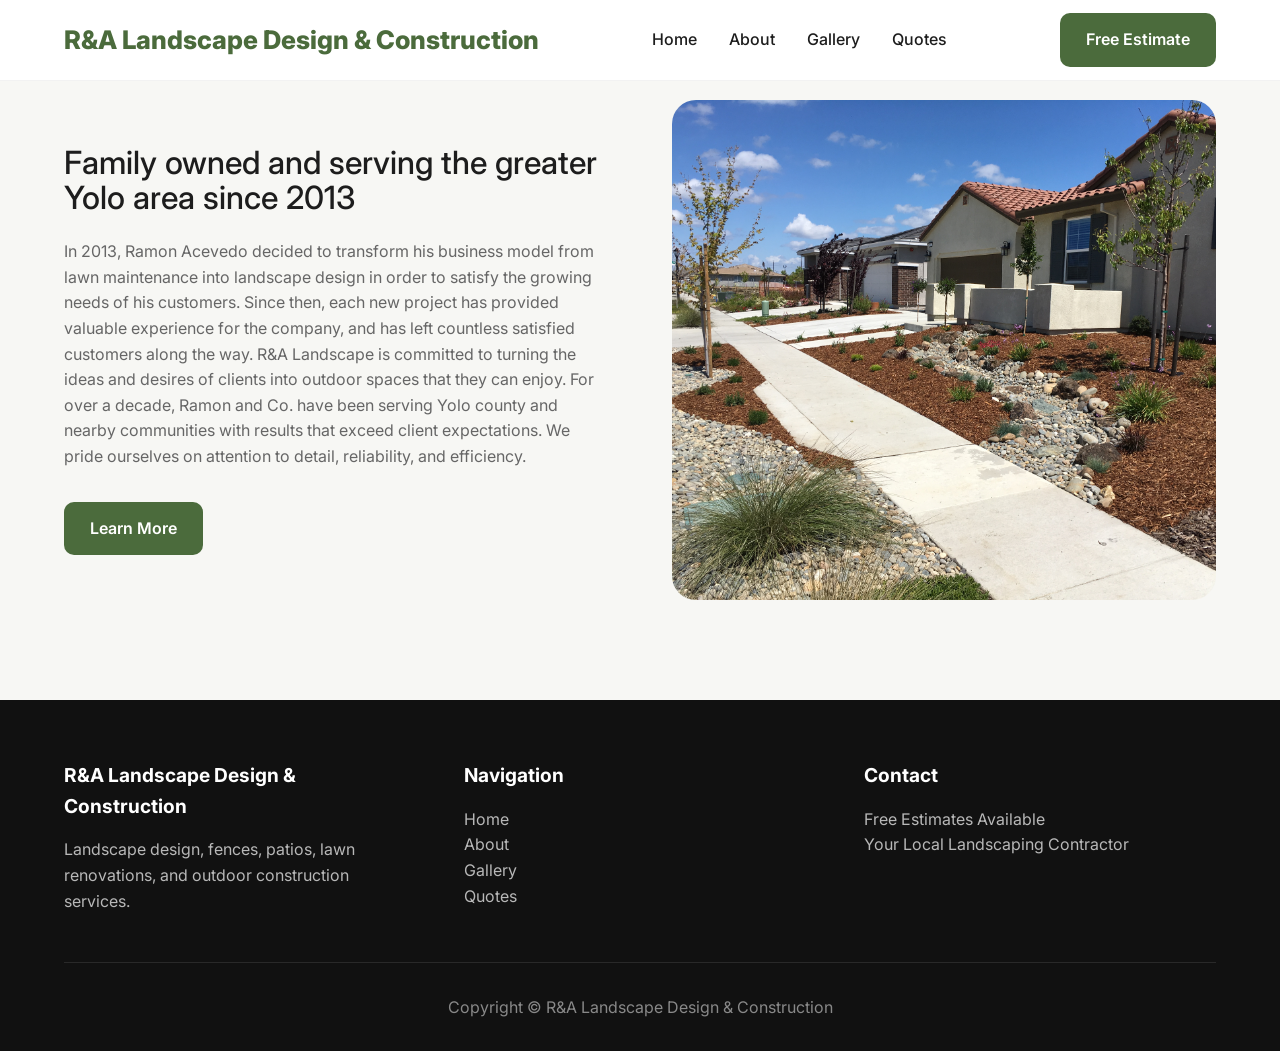
==== Website/about.html @ 32fd6c98 "6/11/26 Edit" ====
<!doctype html>
<html lang="en">
  <head>
    <meta charset="UTF-8" />
    <meta name="viewport" content="width=device-width, initial-scale=1.0" />

    <meta
      name="description"
      content="R&A Landscape Design and Construction - Fences, patios, lawn renovations, landscape design and outdoor construction services."
    />

    <title>R&A Landscape Design and Construction</title>

    <!-- Google Fonts -->
    <link rel="preconnect" href="https://fonts.googleapis.com" />
    <link rel="preconnect" href="https://fonts.gstatic.com" crossorigin />

    <link
      href="https://fonts.googleapis.com/css2?family=Inter:wght@400;500;600;700;800&display=swap"
      rel="stylesheet"
    />

    <!-- CSS -->
    <link rel="stylesheet" href="css/styles.css" />
  </head>

  <body>
    <!-- HEADER -->
    <header>
      <div class="container navbar">
        <div class="logo">R&A Landscape Design & Construction</div>

        <ul class="nav-links">
          <li><a href="index.html">Home</a></li>
          <li><a href="about.html">About</a></li>
          <li><a href="gallery.html">Gallery</a></li>
          <li><a href="quotes.html">Quotes</a></li>
        </ul>

        <a href="quotes.html" class="btn">Free Estimate</a>
      </div>
    </header>

    <!-- ABOUT -->
    <section class="about">
      <div class="container about-wrapper">
        <div class="about-text">
          <h3>Family owned and serving the greater Yolo area since 2013</h3>

          <p>
            In 2013, Ramon Acevedo decided to transform his business model from lawn maintenance
            into landscape design in order to satisfy the growing needs of his customers. Since then, each new project
            has provided valuable experience for the company, and has left countless satisfied customers along the way.
            R&A Landscape is committed to turning the ideas and desires of clients into outdoor spaces that they can enjoy.
            
            For over a decade, Ramon and Co. have been serving Yolo county and nearby communities with results that exceed client expectations.
            We pride ourselves on attention to detail, reliability, and efficiency.

          </p>

          <a href="about.html" class="btn"> Learn More </a>
        </div>

        <div>
          <img src="assets/img/frontyardscape.jpg" alt="Landscape Project" />
        </div>
      </div>
    </section>

    <!-- FOOTER -->
    <footer>
      <div class="container">
        <div class="footer-grid">
          <div class="footer-col">
            <h4>R&A Landscape Design & Construction</h4>

            <p>
              Landscape design, fences, patios, lawn renovations, and outdoor
              construction services.
            </p>
          </div>

          <div class="footer-col">
            <h4>Navigation</h4>

            <p><a href="index.html">Home</a></p>
            <p><a href="about.html">About</a></p>
            <p><a href="gallery.html">Gallery</a></p>
            <p><a href="quotes.html">Quotes</a></p>
          </div>

          <div class="footer-col">
            <h4>Contact</h4>

            <p>Free Estimates Available</p>
            <p>Your Local Landscaping Contractor</p>
          </div>
        </div>

        <div class="footer-bottom">
          Copyright &copy; R&A Landscape Design & Construction
        </div>
      </div>
    </footer>

    <!-- JS -->
    <script src="js/scripts.js"></script>
  </body>
</html>
---- Website/css/styles.css ----
* {
  margin: 0;
  padding: 0;
  box-sizing: border-box;
}

:root {
  --green: #4b6b3c;
  --dark: #1d1d1d;
  --light: #f7f7f4;
  --gray: #666;
  --border: #e5e5e5;
}

body {
  font-family: "Inter", sans-serif;
  color: var(--dark);
  background: white;
  line-height: 1.6;
}

img {
  width: 100%;
  display: block;
}

a {
  text-decoration: none;
  color: inherit;
}

h3 {
  font-size: 2rem;
  line-height: 1.1;
  margin-bottom: 1.5rem;
  font-weight: 500;
}

.container {
  width: min(1200px, 90%);
  margin: auto;
}

/* NAVBAR */

header {
  position: fixed;
  width: 100%;
  top: 0;
  left: 0;
  z-index: 1000;
  background: rgba(255, 255, 255, 0.95);
  backdrop-filter: blur(10px);
  border-bottom: 1px solid rgba(0, 0, 0, 0.05);
}

.navbar {
  height: 80px;
  display: flex;
  align-items: center;
  justify-content: space-between;
  gap: 1.5rem;
}

.logo {
  font-size: 1.6rem;
  font-weight: 800;
  color: var(--green);
}

.nav-links {
  display: flex;
  gap: 2rem;
  list-style: none;
}

.nav-links a {
  font-weight: 500;
  transition: 0.3s;
}

.nav-links a:hover {
  color: var(--green);
}

.btn {
  display: inline-block;
  background: var(--green);
  color: rgb(255, 255, 255);
  padding: 14px 26px;
  border-radius: 10px;
  font-weight: 600;
  transition: 0.3s;
}

.btn:hover {
  transform: translateY(-2px);
  opacity: 0.9;
}

/* HERO */

.hero {
  height: 100vh;
  background:
    linear-gradient(rgba(0, 0, 0, 0.45), rgba(0, 0, 0, 0.35)),
    url(../assets/img/paverpatio.jpg)
      center/cover no-repeat;
  display: flex;
  align-items: center;
  color: white;
  padding-top: 80px;
}

.hero-content {
  max-width: 650px;
}

.hero h1 {
  font-size: 4rem;
  line-height: 1.1;
  margin-bottom: 1.5rem;
  font-weight: 800;
}

.hero p {
  font-size: 1.2rem;
  margin-bottom: 2rem;
  color: rgba(255, 255, 255, 0.9);
}

.hero-buttons {
  display: flex;
  gap: 1rem;
  flex-wrap: wrap;
}

.btn-outline {
  border: 2px solid white;
  padding: 12px 24px;
  border-radius: 10px;
  color: white;
  font-weight: 600;
  transition: 0.3s;
}

.btn-outline:hover {
  background: white;
  color: black;
}

/* SECTION */

section {
  padding: 100px 0;
}

.section-title {
  text-align: center;
  margin-bottom: 4rem;
}

.section-title span {
  color: var(--green);
  font-weight: 700;
  letter-spacing: 1px;
  text-transform: uppercase;
  font-size: 0.9rem;
}

.section-title h2 {
  font-size: 2.7rem;
  margin-top: 0.5rem;
  margin-bottom: 1rem;
}

.section-title p {
  max-width: 700px;
  margin: auto;
  color: var(--gray);
}

/* SERVICES */

.services-grid {
  display: grid;
  grid-template-columns: repeat(auto-fit, minmax(350px, 1fr));
  gap: 2rem;
}

.service-card {
  background: white;
  border: 1px solid var(--border);
  border-radius: 18px;
  overflow: hidden;
  transition: 0.35s;
}

.service-card:hover {
  transform: translateY(-2px);
  box-shadow: 0 15px 40px rgba(0, 0, 0, 0.08);
}

.service-card img {
  height: 400px;
  object-fit: fill;
}

.service-content {
  padding: 1.5rem;
}

.service-content h3 {
  margin-bottom: 0.8rem;
  font-size: 1.4rem;
}

.service-content p {
  color: var(--darkgray);
}

/* ABOUT */

.about {
  background: var(--light);
}

.about-wrapper {
  display: grid;
  grid-template-columns: repeat(auto-fit, minmax(300px, 1fr));
  gap: 4rem;
  align-items: center;
}

.about img {
  border-radius: 24px;
  height: 500px;
  object-fit: cover;
}

.about-text h2 {
  font-size: 3rem;
  margin-bottom: 1.5rem;
  line-height: 1.1;
}

.about-text p {
  color: var(--gray);
  margin-bottom: 2rem;
}

.about-label {
  color: var(--green);
  font-weight: 700;
}

/* CTA */

.cta {
  background:
    linear-gradient(rgba(0, 0, 0, 0.5), rgba(0, 0, 0, 0.5)),
    url("https://images.unsplash.com/photo-1416879595882-3373a0480b5b?q=80&w=1800&auto=format&fit=crop")
      center/cover;
  color: white;
  text-align: center;
  padding: 120px 20px;
}

.cta h2 {
  font-size: 3rem;
  margin-bottom: 1rem;
}

.cta p {
  max-width: 700px;
  margin: auto;
  margin-bottom: 2rem;
  color: rgba(255, 255, 255, 0.9);
}

/* FOOTER */

footer {
  background: #111;
  color: white;
  padding: 60px 0 30px;
}

.footer-grid {
  display: grid;
  grid-template-columns: repeat(auto-fit, minmax(250px, 1fr));
  gap: 3rem;
  margin-bottom: 3rem;
}

.footer-col h4 {
  margin-bottom: 1rem;
  font-size: 1.2rem;
}

.footer-col p,
.footer-col a {
  color: rgba(255, 255, 255, 0.7);
}

.footer-bottom {
  text-align: center;
  border-top: 1px solid rgba(255, 255, 255, 0.1);
  padding-top: 2rem;
  color: rgba(255, 255, 255, 0.5);
}

/* MOBILE */

@media (max-width: 900px) {
  .hero h1 {
    font-size: 3rem;
  }

  .nav-links {
    display: none;
  }
}

@media (max-width: 600px) {
  .hero h1 {
    font-size: 2.4rem;
  }

  .section-title h2 {
    font-size: 2rem;
  }

  .about-text h2,
  .cta h2 {
    font-size: 2.2rem;
  }
}

/* =========================================
   PREMIUM GALLERY PAGE
========================================= */

.gallery-hero {
  height: 75vh;
  position: relative;
  overflow: hidden;
  display: flex;
  align-items: center;
  justify-content: center;
  text-align: center;
  padding-top: 80px;
  color: white;

  background:
    linear-gradient(rgba(0, 0, 0, 0.45), rgba(0, 0, 0, 0.35)),
    url("https://images.unsplash.com/photo-1506744038136-46273834b3fb?q=80&w=2200&auto=format&fit=crop")
      center/cover no-repeat;
}

.gallery-hero::after {
  content: "";
  position: absolute;
  inset: 0;
  backdrop-filter: blur(1px);
}

.gallery-hero-content {
  position: relative;
  z-index: 2;
  max-width: 850px;
  padding: 20px;
}

.gallery-hero h1 {
  font-size: clamp(3rem, 8vw, 6rem);
  line-height: 0.95;
  margin-bottom: 1.5rem;
  font-weight: 800;
  letter-spacing: -2px;
}

.gallery-hero p {
  font-size: 1.2rem;
  max-width: 700px;
  margin: auto;
  color: rgba(255, 255, 255, 0.9);
}

/* GALLERY SECTION */

.gallery-grid {
  columns: 2 500px;
  column-gap: 1.5rem;
  margin-top: 4rem;
}

/* CARD */

.gallery-card {
  position: relative;
  margin-bottom: 1.5rem;
  break-inside: avoid;
  overflow: hidden;
  border-radius: 26px;
  background: rgb(255, 255, 255);
  transition:
    transform 0.45s ease,
    box-shadow 0.45s ease;
}

.gallery-card:hover {
  transform: translateY(-8px);
  box-shadow: 0 20px 60px rgba(0, 0, 0, 0.12);
}

/* IMAGE */

.gallery-image,
.before-after-container {
  position: relative;
  overflow: hidden;
}

.gallery-image {
  width: 100%;
  height: auto;
  object-fit: cover;
  transition: transform 0.7s ease;
}

.gallery-card:hover .gallery-image {
  transform: scale(1.04);
}

/* CONTENT OVERLAY */

.gallery-content {
  position: absolute;
  inset: auto 0 0 0;

  padding: 2.5rem 2rem 1.8rem;

  background: linear-gradient(
    to top,
    rgba(0, 0, 0, 0.82),
    rgba(0, 0, 0, 0.45),
    transparent
  );

  color: rgb(255, 255, 255);
}

.gallery-content h3 {
  font-size: 1.7rem;
  margin-bottom: 0.7rem;
  font-weight: 700;
}

.gallery-content p {
  color: rgba(255, 255, 255, 0.88);
  font-size: 0.98rem;
  line-height: 1.6;
}

/* BEFORE / AFTER */

.before-after-container {
  position: relative;
  min-height: 520px;
}

.before-after-container img {
  width: 100%;
  height: 520px;
  object-fit: cover;
}

.before-wrapper {
  position: absolute;
  inset: 0;
  width: 50%;
  overflow: hidden;
  left: 0;
  right: auto;
}

.before-label {
  left: 24px;
  z-index: 2;
}

.after-label {
  right: 24px;
}

/* SLIDER */

.slider {
  position: absolute;
  inset: 0;
  width: 100%;
  height: 100%;
  appearance: none;
  background: transparent;
  cursor: ew-resize;
  z-index: 10;
}

.slider::-webkit-slider-thumb {
  appearance: none;
  width: 0cqmin;
  height: 100vh;
  background: rgba(147, 147, 147, 0.5);
  border: none;
  box-shadow:
    0 0 0 2px rgba(255, 255, 255, 0.5),
    0 0 25px rgba(0, 0, 0, 0.25);
}

.slider::-moz-range-thumb {
  width: 3px;
  height: 100vh;
  background: rgba(147, 147, 147, 0.5);
  border: none;
}

/* LABELS */

.before-label,
.after-label {
  position: absolute;
  top: 24px;

  background: rgba(80, 80, 80, 0.52);
  backdrop-filter: blur(10px);

  border: 1px solid rgba(255, 255, 255, 0.2);

  color: white;

  padding: 10px 18px;

  border-radius: 40px;

  font-size: 0.82rem;
  font-weight: 600;
  letter-spacing: 1px;
  text-transform: uppercase;
}

.before-label {
  left: 24px;
  z-index: 2;
}

.after-label {
  right: 24px;
}

/* STAGGERED HEIGHTS */

.gallery-card:nth-child(1) img {
  height: 620px;
}

.gallery-card:nth-child(3) img {
  height: 440px;
}

.gallery-card:nth-child(5) img {
  height: 700px;
}

/* SECTION TITLE */

.section-title h2 {
  font-size: clamp(2.5rem, 5vw, 4rem);
  line-height: 1;
  letter-spacing: -1px;
}

/* MOBILE */

@media (max-width: 1000px) {
  .gallery-grid {
    columns: 2 280px;
  }
}

@media (max-width: 700px) {
  .gallery-grid {
    columns: 1;
  }

  .gallery-hero {
    height: 60vh;
  }

  .gallery-hero h1 {
    line-height: 1;
  }

  .gallery-content {
    padding: 2rem 1.5rem 1.5rem;
  }

  .gallery-content h3 {
    font-size: 1.4rem;
  }

  .before-after-container,
  .before-after-container img {
    min-height: 380px;
    height: 380px;
  }
}
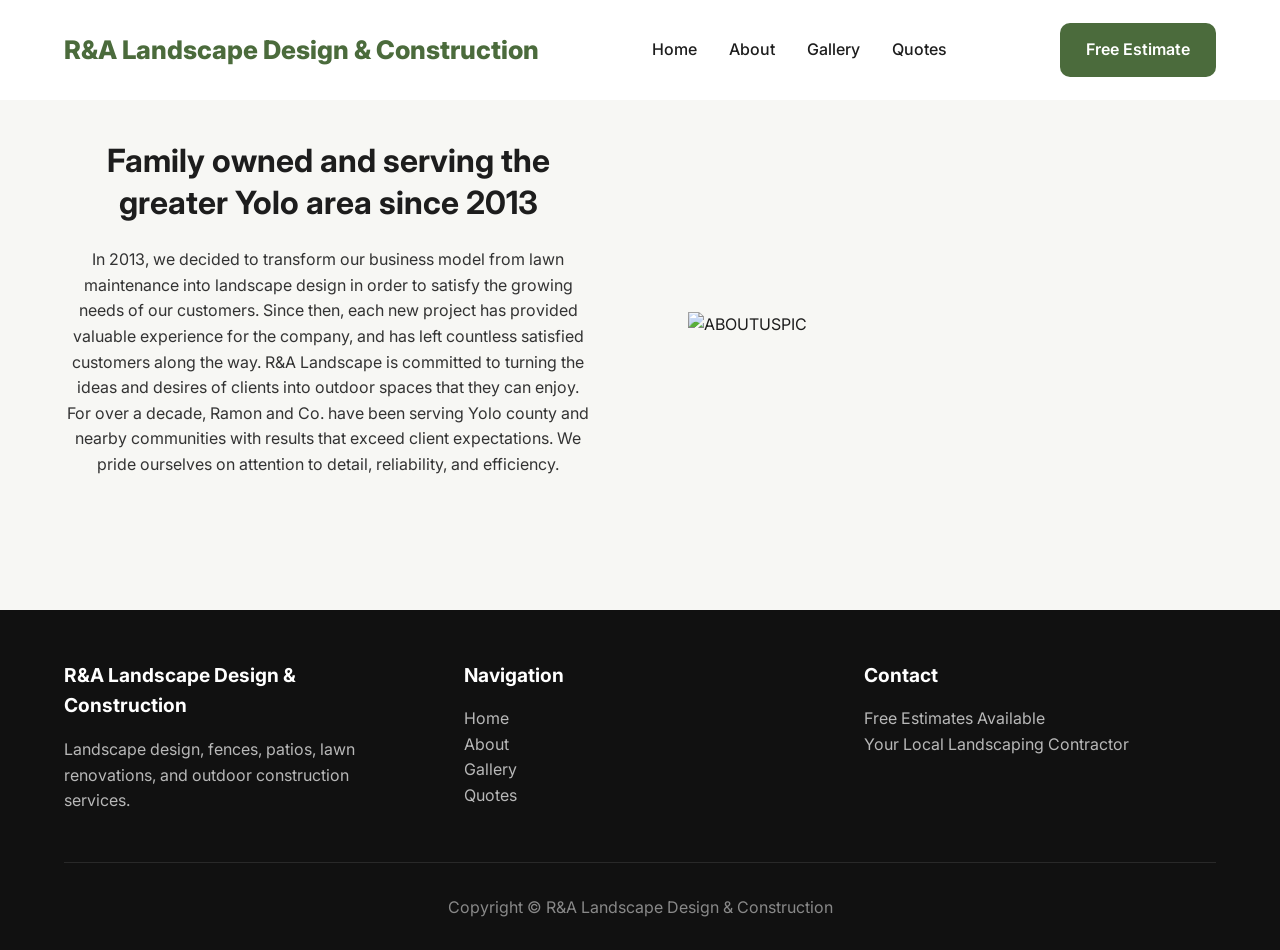
==== commit 26d93528: "alottaedits" ====
--- a/Website/about.html
+++ b/Website/about.html
@@ -3,13 +3,13 @@
   <head>
     <meta charset="UTF-8" />
     <meta name="viewport" content="width=device-width, initial-scale=1.0" />
+    <title>About Us | R&A Landscape Design</title>
+    <link rel="icon" type="image/x-icon" href="assets/logoicon2.ico" />
 
     <meta
       name="description"
       content="R&A Landscape Design and Construction - Fences, patios, lawn renovations, landscape design and outdoor construction services."
     />
-
-    <title>R&A Landscape Design and Construction</title>
 
     <!-- Google Fonts -->
     <link rel="preconnect" href="https://fonts.googleapis.com" />
@@ -41,28 +41,25 @@
       </div>
     </header>
 
-    <!-- ABOUT -->
-    <section class="about">
-      <div class="container about-wrapper">
-        <div class="about-text">
+    <!-- ABOUT US-->
+    <section class="aboutus">
+      <div class="container aboutus-wrapper">
+        <div class="aboutus-text">
           <h3>Family owned and serving the greater Yolo area since 2013</h3>
 
           <p>
-            In 2013, Ramon Acevedo decided to transform his business model from lawn maintenance
-            into landscape design in order to satisfy the growing needs of his customers. Since then, each new project
+            In 2013, we decided to transform our business model from lawn maintenance
+            into landscape design in order to satisfy the growing needs of our customers. Since then, each new project
             has provided valuable experience for the company, and has left countless satisfied customers along the way.
             R&A Landscape is committed to turning the ideas and desires of clients into outdoor spaces that they can enjoy.
             
             For over a decade, Ramon and Co. have been serving Yolo county and nearby communities with results that exceed client expectations.
             We pride ourselves on attention to detail, reliability, and efficiency.
-
           </p>
-
-          <a href="about.html" class="btn"> Learn More </a>
         </div>
 
         <div>
-          <img src="assets/img/frontyardscape.jpg" alt="Landscape Project" />
+          <img src="assets/img/about.jpg" alt="ABOUTUSPIC" />
         </div>
       </div>
     </section>
--- a/Website/css/styles.css
+++ b/Website/css/styles.css
@@ -9,13 +9,14 @@
   --dark: #1d1d1d;
   --light: #f7f7f4;
   --gray: #666;
+  --darkgray: #333;
   --border: #e5e5e5;
 }
 
 body {
   font-family: "Inter", sans-serif;
   color: var(--dark);
-  background: white;
+  background: rgb(255, 255, 255);
   line-height: 1.6;
 }
 
@@ -49,9 +50,10 @@
   top: 0;
   left: 0;
   z-index: 1000;
-  background: rgba(255, 255, 255, 0.95);
+  background: rgb(255, 255, 255);
   backdrop-filter: blur(10px);
-  border-bottom: 1px solid rgba(0, 0, 0, 0.05);
+  border-top: 10px solid rgb(255, 255, 255);
+  border-bottom: 10px solid rgb(255, 255, 255);
 }
 
 .navbar {
@@ -85,6 +87,7 @@
 
 .btn {
   display: inline-block;
+  text-align: center;
   background: var(--green);
   color: rgb(255, 255, 255);
   padding: 14px 26px;
@@ -259,11 +262,11 @@
 .cta {
   background:
     linear-gradient(rgba(0, 0, 0, 0.5), rgba(0, 0, 0, 0.5)),
-    url("https://images.unsplash.com/photo-1416879595882-3373a0480b5b?q=80&w=1800&auto=format&fit=crop")
+    url(../assets/img/lawn&patio.jpg)
       center/cover;
-  color: white;
+  color: rgb(255, 255, 255);
   text-align: center;
-  padding: 120px 20px;
+  padding: 100px 20px;
 }
 
 .cta h2 {
@@ -272,10 +275,11 @@
 }
 
 .cta p {
-  max-width: 700px;
+  max-width: 730px;
   margin: auto;
   margin-bottom: 2rem;
-  color: rgba(255, 255, 255, 0.9);
+  color: rgba(255, 255, 255, 0.937);
+  backdrop-filter: blur(1px);
 }
 
 /* FOOTER */
@@ -283,7 +287,7 @@
 footer {
   background: #111;
   color: white;
-  padding: 60px 0 30px;
+  padding: 50px 0 30px;
 }
 
 .footer-grid {
@@ -615,3 +619,46 @@
     height: 380px;
   }
 }
+
+/* ABOUT US */
+
+.aboutus {
+  background: var(--light);
+  padding-top: 140px;
+}
+
+.aboutus-wrapper {
+  display: grid;
+  grid-template-columns: repeat(auto-fit, minmax(300px, 1fr));
+  gap: 6rem;
+  align-items: center;
+}
+
+.aboutus-text h3 {
+  font-size: 2rem;
+  line-height: 1.3;
+  margin-bottom: 1.5rem;
+  font-weight: 700;
+  color: var(--dark);
+  text-align: center;
+}
+
+.aboutus-text p {
+  color: var(--darkgray);
+  margin-bottom: 2rem;
+  text-align: center;
+}
+
+.aboutus-label {
+  color: var(--green);
+  font-weight: 700;
+}
+
+/* CONTACT */
+
+.main-content {
+  background:
+    linear-gradient(#4b6b3c, rgb(50, 118, 99));
+  color: white;
+  padding-top: 100px;
+}
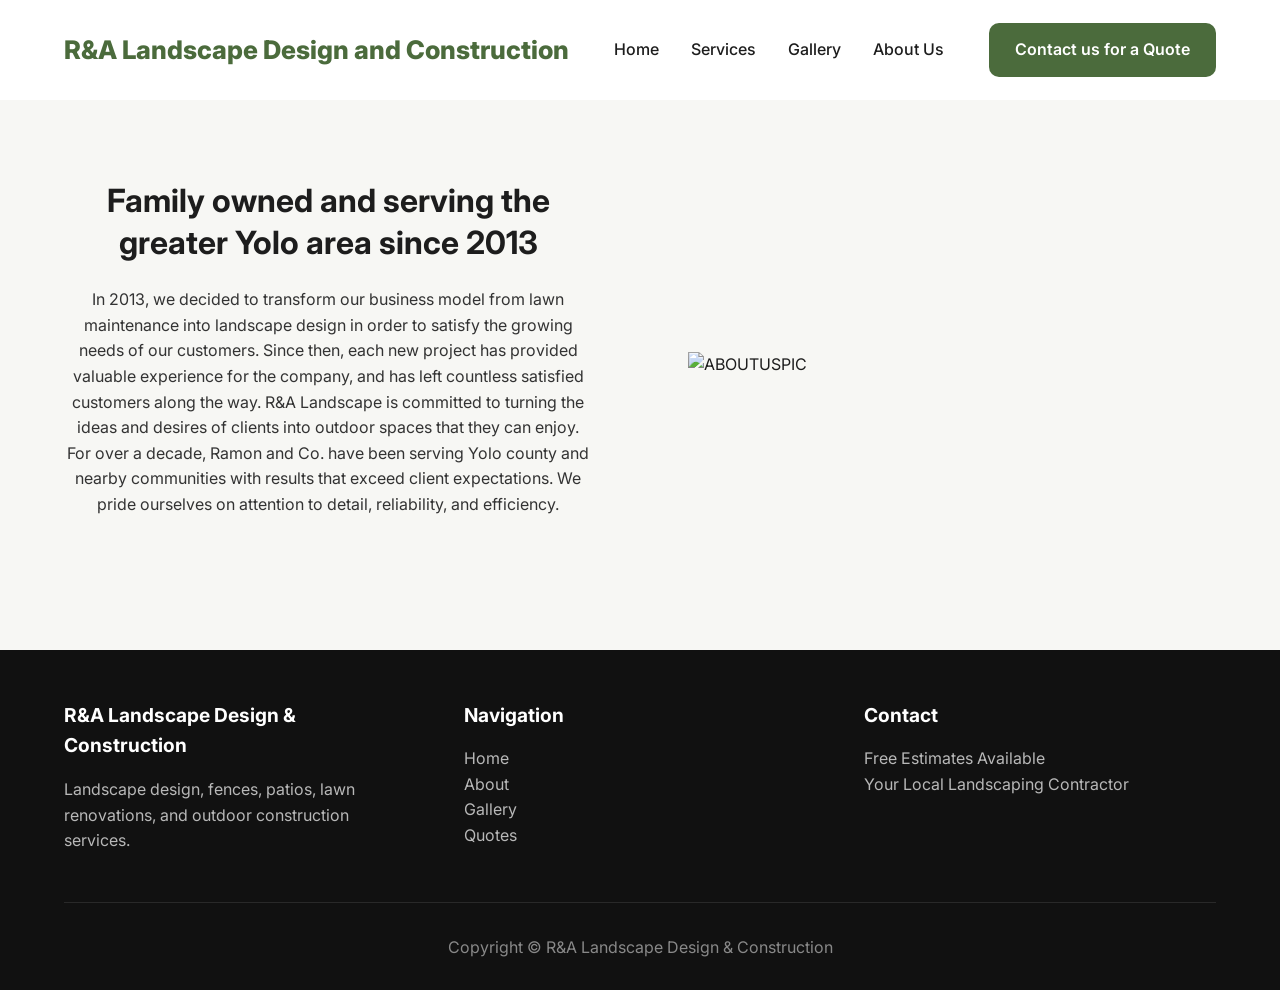
==== commit 3bd3d4c0: "night commits" ====
--- a/Website/about.html
+++ b/Website/about.html
@@ -28,16 +28,16 @@
     <!-- HEADER -->
     <header>
       <div class="container navbar">
-        <div class="logo">R&A Landscape Design & Construction</div>
+        <div class="logo">R&A Landscape Design and Construction</div>
 
         <ul class="nav-links">
           <li><a href="index.html">Home</a></li>
-          <li><a href="about.html">About</a></li>
+          <li><a href="index.html#services">Services</a></li>
           <li><a href="gallery.html">Gallery</a></li>
-          <li><a href="quotes.html">Quotes</a></li>
+          <li><a href="about.html">About Us</a></li>
         </ul>
 
-        <a href="quotes.html" class="btn">Free Estimate</a>
+        <a href="quotes.html" class="btn">Contact us for a Quote</a>
       </div>
     </header>
 
--- a/Website/css/styles.css
+++ b/Website/css/styles.css
@@ -341,9 +341,7 @@
   }
 }
 
-/* =========================================
-   PREMIUM GALLERY PAGE
-========================================= */
+/* GALLERY */
 
 .gallery-hero {
   height: 75vh;
@@ -624,7 +622,7 @@
 
 .aboutus {
   background: var(--light);
-  padding-top: 140px;
+  padding-top: 180px;
 }
 
 .aboutus-wrapper {
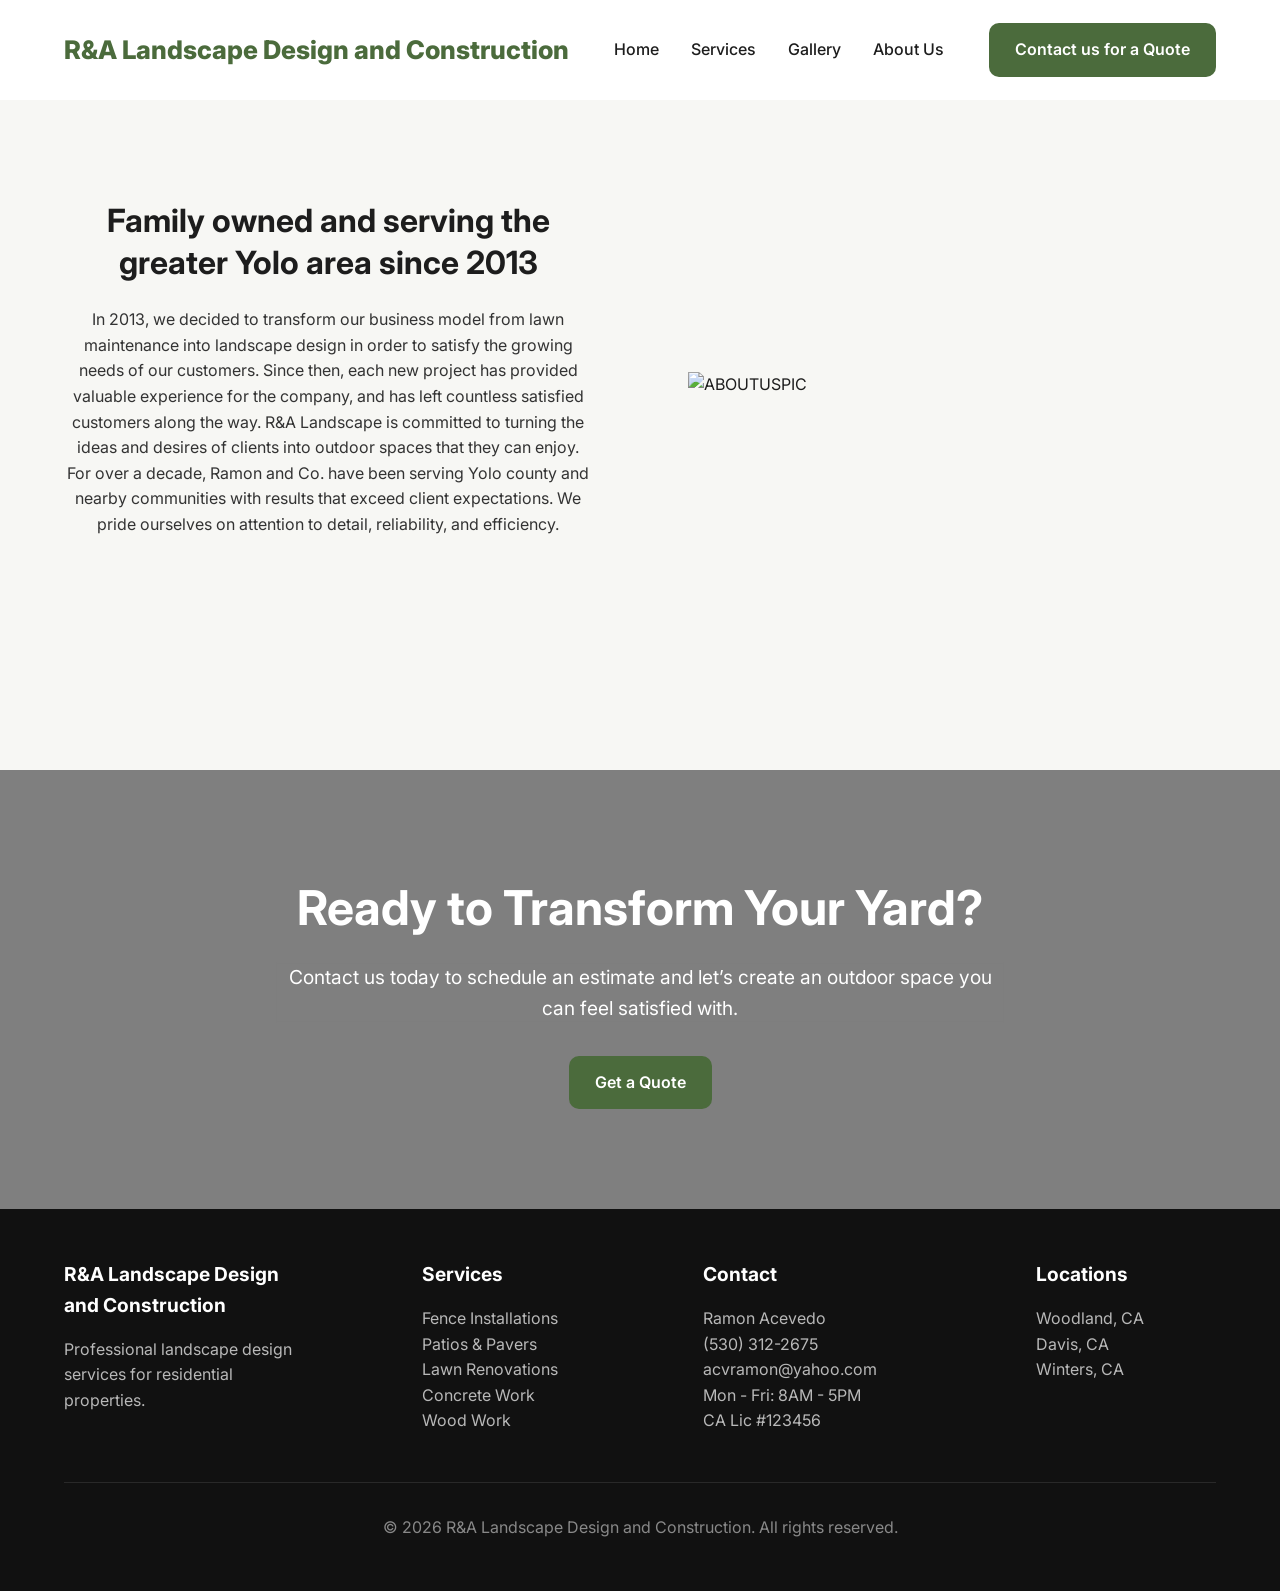
==== commit deae42e7: "showpopsstage" ====
--- a/Website/about.html
+++ b/Website/about.html
@@ -64,38 +64,63 @@
       </div>
     </section>
 
+    <!-- CTA -->
+    <section class="cta">
+      <div class="container">
+        <h2>Ready to Transform Your Yard?</h2>
+
+        <p>
+          Contact us today to schedule an estimate and let’s create an outdoor space you can feel satisfied with.
+        </p>
+
+        <a href="quotes.html" class="btn"> Get a Quote </a>
+      </div>
+    </section>
+
     <!-- FOOTER -->
     <footer>
       <div class="container">
         <div class="footer-grid">
           <div class="footer-col">
-            <h4>R&A Landscape Design & Construction</h4>
+            <h4>R&A Landscape Design and Construction</h4>
 
             <p>
-              Landscape design, fences, patios, lawn renovations, and outdoor
-              construction services.
+              Professional landscape design services for
+              residential properties.
             </p>
           </div>
 
           <div class="footer-col">
-            <h4>Navigation</h4>
+            <h4>Services</h4>
 
-            <p><a href="index.html">Home</a></p>
-            <p><a href="about.html">About</a></p>
-            <p><a href="gallery.html">Gallery</a></p>
-            <p><a href="quotes.html">Quotes</a></p>
+            <p>Fence Installations</p>
+            <p>Patios & Pavers</p>
+            <p>Lawn Renovations</p>
+            <p>Concrete Work</p>
+            <p>Wood Work</p>
           </div>
 
           <div class="footer-col">
             <h4>Contact</h4>
 
-            <p>Free Estimates Available</p>
-            <p>Your Local Landscaping Contractor</p>
+            <p>Ramon Acevedo</p>
+            <p>(530) 312-2675</p>
+            <p>acvramon@yahoo.com</p>
+            <p>Mon - Fri: 8AM - 5PM</p>
+            <p>CA Lic #123456</p>
+          </div>
+
+          <div class="footer-col">
+            <h4>Locations</h4>
+
+            <p>Woodland, CA</p>
+            <p>Davis, CA</p>
+            <p>Winters, CA</p>
           </div>
         </div>
 
         <div class="footer-bottom">
-          Copyright &copy; R&A Landscape Design & Construction
+          © 2026 R&A Landscape Design and Construction. All rights reserved.
         </div>
       </div>
     </footer>
--- a/Website/css/styles.css
+++ b/Website/css/styles.css
@@ -21,7 +21,6 @@
 }
 
 img {
-  width: 100%;
   display: block;
 }
 
@@ -98,7 +97,6 @@
 
 .btn:hover {
   transform: translateY(-2px);
-  opacity: 0.9;
 }
 
 /* HERO */
@@ -150,6 +148,7 @@
 .btn-outline:hover {
   background: white;
   color: black;
+  transform: translateY(-2px);
 }
 
 /* SECTION */
@@ -192,7 +191,7 @@
 }
 
 .service-card {
-  background: white;
+  background: rgb(255, 255, 255);
   border: 1px solid var(--border);
   border-radius: 18px;
   overflow: hidden;
@@ -205,8 +204,10 @@
 }
 
 .service-card img {
+  width: auto;
   height: 400px;
-  object-fit: fill;
+  object-fit: cover;
+  object-position: center;
 }
 
 .service-content {
@@ -262,8 +263,8 @@
 .cta {
   background:
     linear-gradient(rgba(0, 0, 0, 0.5), rgba(0, 0, 0, 0.5)),
-    url(../assets/img/lawn&patio.jpg)
-      center/cover;
+    url(https://images.unsplash.com/photo-1441974231531-c6227db76b6e?q=80&w=1400&auto=format&fit=crop)
+      center/cover;     
   color: rgb(255, 255, 255);
   text-align: center;
   padding: 100px 20px;
@@ -275,10 +276,11 @@
 }
 
 .cta p {
+  font-size: 1.2rem;
   max-width: 730px;
   margin: auto;
   margin-bottom: 2rem;
-  color: rgba(255, 255, 255, 0.937);
+  color: rgb(255, 255, 255);
   backdrop-filter: blur(1px);
 }
 
@@ -287,7 +289,7 @@
 footer {
   background: #111;
   color: white;
-  padding: 50px 0 30px;
+  padding: 50px 0 50px 0;
 }
 
 .footer-grid {
@@ -295,6 +297,10 @@
   grid-template-columns: repeat(auto-fit, minmax(250px, 1fr));
   gap: 3rem;
   margin-bottom: 3rem;
+}
+
+.footer-col {
+  justify-self: center;
 }
 
 .footer-col h4 {
@@ -425,8 +431,8 @@
 }
 
 .gallery-image {
-  width: 100%;
-  height: auto;
+  width: auto;
+  height: 400px;
   object-fit: cover;
   transition: transform 0.7s ease;
 }
@@ -622,7 +628,8 @@
 
 .aboutus {
   background: var(--light);
-  padding-top: 180px;
+  padding-top: 200px;
+  padding-bottom: 200px;
 }
 
 .aboutus-wrapper {
@@ -660,3 +667,11 @@
   color: white;
   padding-top: 100px;
 }
+
+.section-heading {
+  font-size: 2 rem;
+  line-height: 1.1;
+  margin-bottom: 1.5rem;
+  font-weight: 700;
+  text-align: center;
+}
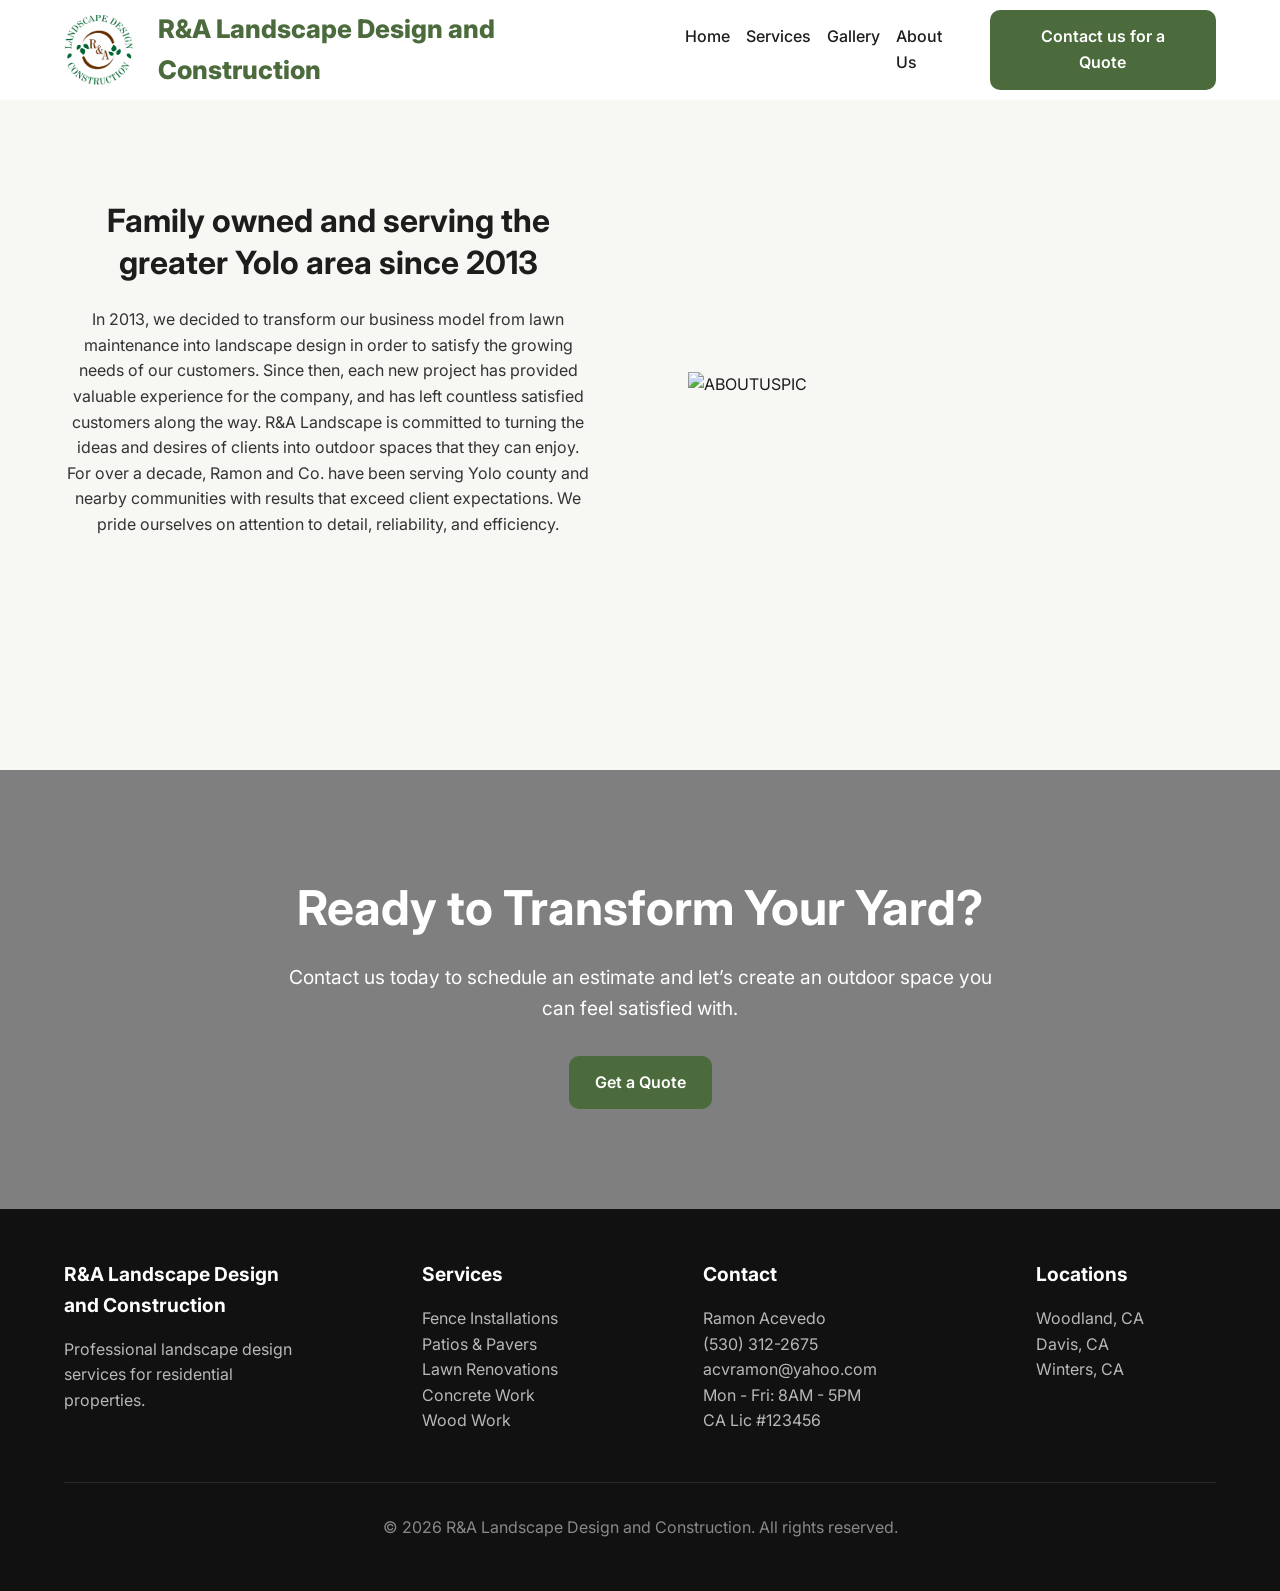
==== commit e3fb4458: "6/18 night changes" ====
--- a/Website/about.html
+++ b/Website/about.html
@@ -28,6 +28,9 @@
     <!-- HEADER -->
     <header>
       <div class="container navbar">
+        <div class="logoimg">
+          <img src="assets/img/landscape.png" alt="Company Logo" />
+        </div>
         <div class="logo">R&A Landscape Design and Construction</div>
 
         <ul class="nav-links">
--- a/Website/css/styles.css
+++ b/Website/css/styles.css
@@ -63,6 +63,12 @@
   gap: 1.5rem;
 }
 
+.logoimg {
+  display: flex;
+  width: 70px;
+  height: 70px;
+}
+
 .logo {
   font-size: 1.6rem;
   font-weight: 800;
@@ -71,7 +77,7 @@
 
 .nav-links {
   display: flex;
-  gap: 2rem;
+  gap: 1rem;
   list-style: none;
 }
 
@@ -237,9 +243,9 @@
 }
 
 .about img {
-  border-radius: 24px;
-  height: 500px;
-  object-fit: cover;
+  border-radius: 200px;
+  height: 360px;
+  object-fit: contain;
 }
 
 .about-text h2 {
@@ -469,6 +475,7 @@
   color: rgba(255, 255, 255, 0.88);
   font-size: 0.98rem;
   line-height: 1.6;
+  backdrop-filter: blur(2px);
 }
 
 /* BEFORE / AFTER */
@@ -624,6 +631,32 @@
   }
 }
 
+.yelp-reviews {
+  background: #4b6b3c;
+  box-shadow: inset 0 0 20px rgba(0, 0, 0, 0.4);
+  color: white;
+  padding: 100px 20px;
+  text-align: center;
+}
+
+.yelp-reviews h2 {
+  font-size: 2.5rem;
+}
+
+.yelp-reviews p {
+  font-size: 1.1rem;
+  max-width: 700px;
+  margin: auto;
+  margin-top: 1rem;
+  margin-bottom: 3rem;
+  color: rgba(255, 255, 255, 0.9);
+}
+
+.yelp-review {
+  display: inline-block;
+  max-width: 200px;
+}
+
 /* ABOUT US */
 
 .aboutus {
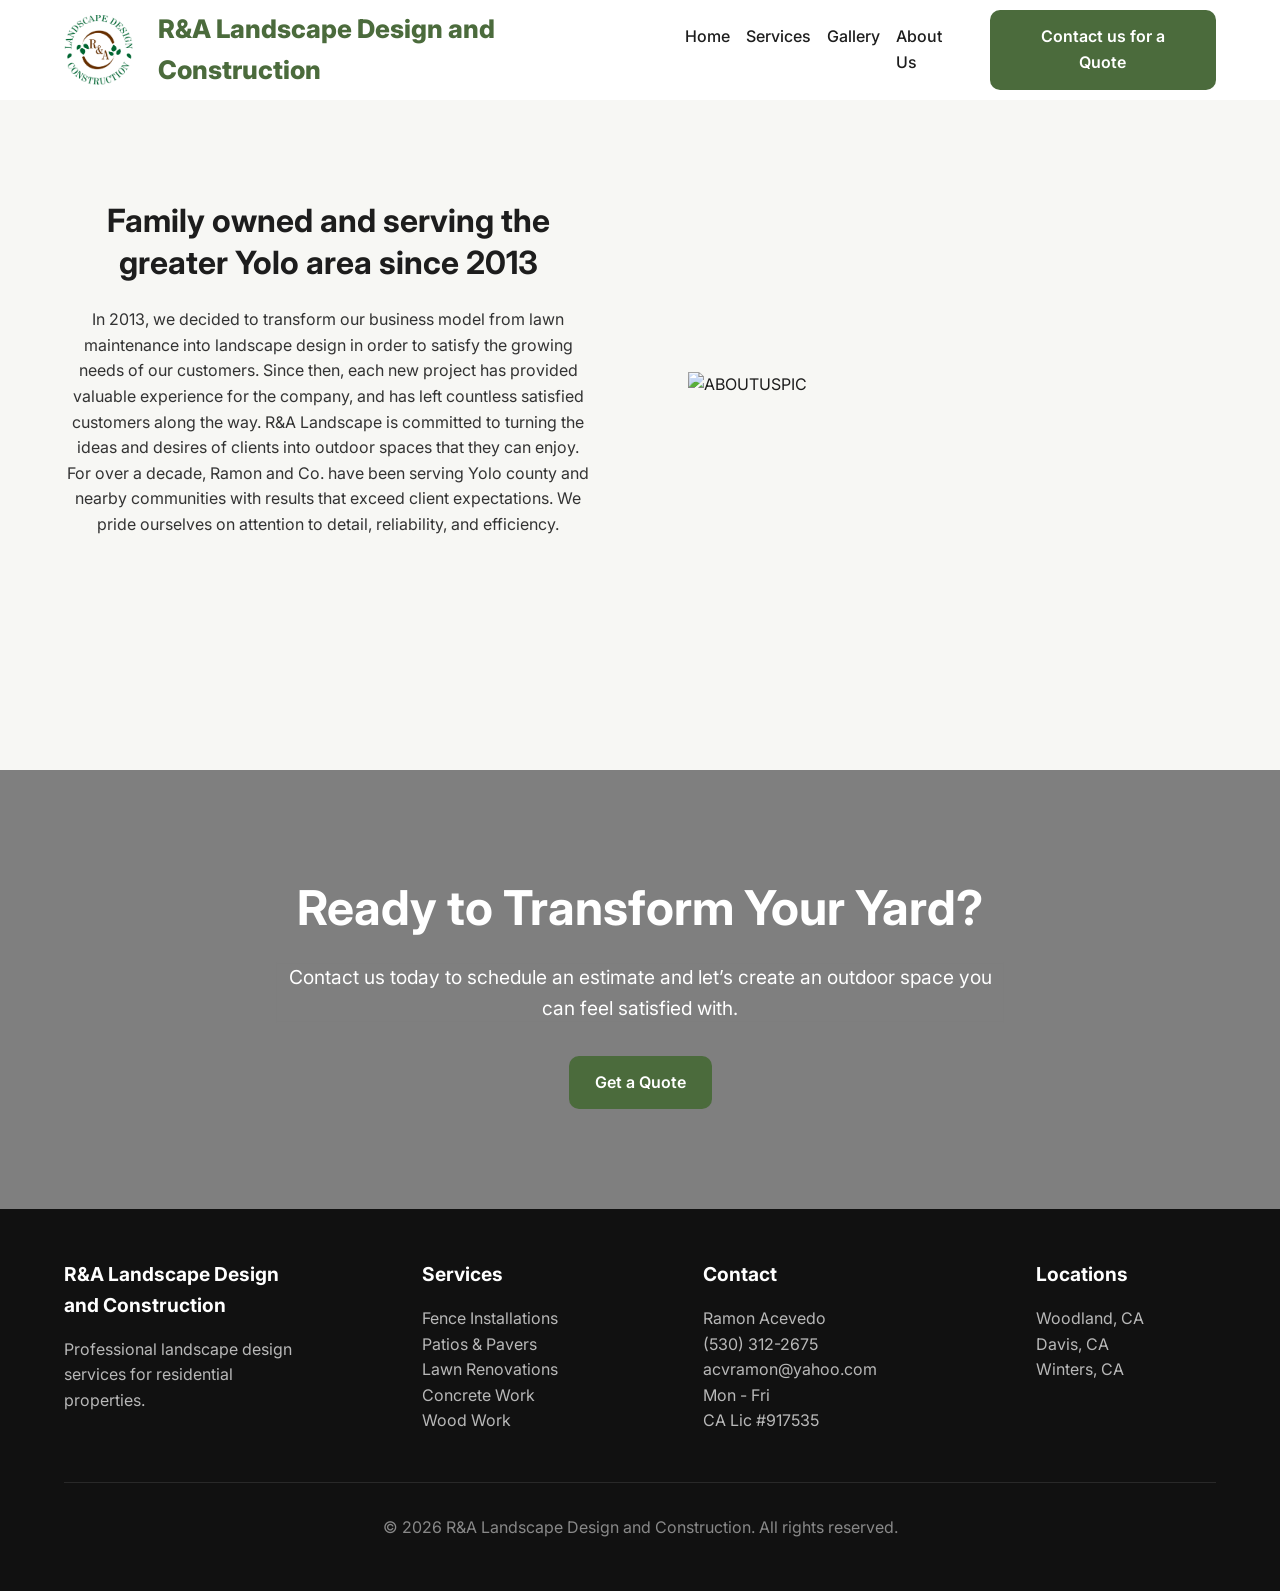
==== commit b7f8cecf: "6/21" ====
--- a/Website/about.html
+++ b/Website/about.html
@@ -62,7 +62,7 @@
         </div>
 
         <div>
-          <img src="assets/img/about.jpg" alt="ABOUTUSPIC" />
+          <img src="assets/img/about.jpg" alt="ABOUTUSPIC"/>
         </div>
       </div>
     </section>
@@ -109,8 +109,8 @@
             <p>Ramon Acevedo</p>
             <p>(530) 312-2675</p>
             <p>acvramon@yahoo.com</p>
-            <p>Mon - Fri: 8AM - 5PM</p>
-            <p>CA Lic #123456</p>
+            <p>Mon - Fri</p>
+            <p>CA Lic #917535</p>
           </div>
 
           <div class="footer-col">
--- a/Website/css/styles.css
+++ b/Website/css/styles.css
@@ -11,6 +11,7 @@
   --gray: #666;
   --darkgray: #333;
   --border: #e5e5e5;
+  --red: #c0392b;
 }
 
 body {
@@ -201,6 +202,7 @@
   border: 1px solid var(--border);
   border-radius: 18px;
   overflow: hidden;
+  place-items: center;
   transition: 0.35s;
 }
 
@@ -214,6 +216,7 @@
   height: 400px;
   object-fit: cover;
   object-position: center;
+  
 }
 
 .service-content {
@@ -373,7 +376,7 @@
 }
 
 .gallery-hero::after {
-  content: "";
+  content: normal;
   position: absolute;
   inset: 0;
   backdrop-filter: blur(1px);
@@ -437,8 +440,7 @@
 }
 
 .gallery-image {
-  width: auto;
-  height: 400px;
+  width:100%;
   object-fit: cover;
   transition: transform 0.7s ease;
 }
@@ -486,8 +488,8 @@
 }
 
 .before-after-container img {
-  width: 100%;
-  height: 520px;
+  width: 120%;
+  height: auto;
   object-fit: cover;
 }
 
@@ -579,12 +581,16 @@
   height: 620px;
 }
 
+.gallery-card:nth-child(2) img {
+  height: 525px;
+}
+
 .gallery-card:nth-child(3) img {
-  height: 440px;
-}
-
-.gallery-card:nth-child(5) img {
-  height: 700px;
+  height: 525px;
+}
+
+.gallery-card:nth-child(4) img {
+  height: 620px;
 }
 
 /* SECTION TITLE */
@@ -630,17 +636,19 @@
     height: 380px;
   }
 }
+
+/* YELP REVIEWS*/
 
 .yelp-reviews {
   background: #4b6b3c;
   box-shadow: inset 0 0 20px rgba(0, 0, 0, 0.4);
   color: white;
   padding: 100px 20px;
-  text-align: center;
 }
 
 .yelp-reviews h2 {
   font-size: 2.5rem;
+  text-align: center;
 }
 
 .yelp-reviews p {
@@ -650,11 +658,37 @@
   margin-top: 1rem;
   margin-bottom: 3rem;
   color: rgba(255, 255, 255, 0.9);
+  text-align: center;
 }
 
 .yelp-review {
   display: inline-block;
   max-width: 200px;
+}
+
+.yelp-btn {
+ display: inline-block;
+ width: 120px;
+ height: 53px;
+ transform: translateY(20px);
+ text-align: center;
+ background: var(--red);
+ color: rgb(255, 255, 255);
+ border-radius: 10px;
+ font-weight: 600;
+ transition: 0.3s;
+ overflow: clip;
+}
+
+.yelp-btn img {
+  width: 100%;
+  height: auto;
+  display: grid;
+  border-radius: inherit;
+}
+
+.yelp-btn:hover {
+  transform: translateY(16px);
 }
 
 /* ABOUT US */
@@ -696,9 +730,12 @@
 
 .main-content {
   background:
-    linear-gradient(#4b6b3c, rgb(50, 118, 99));
+    linear-gradient(#4b6b3c, rgb(24, 47, 32));
+  box-shadow: inset 0 0 20px rgba(0, 0, 0, 0.8);
   color: white;
   padding-top: 100px;
+  justify-content: center;
+  text-align: left;
 }
 
 .section-heading {
@@ -707,4 +744,19 @@
   margin-bottom: 1.5rem;
   font-weight: 700;
   text-align: center;
+}
+
+.contact-row {
+  display: grid;
+  grid-template-columns: repeat(auto-fit, minmax(300px, 1fr));
+  gap: 8rem;
+  align-items: center;
+}
+
+.contact img {
+  width: 60%;
+  height: auto;
+  border: 10px solid rgb(255, 255, 255);
+  border-radius: 260px;
+  object-fit: cover;
 }
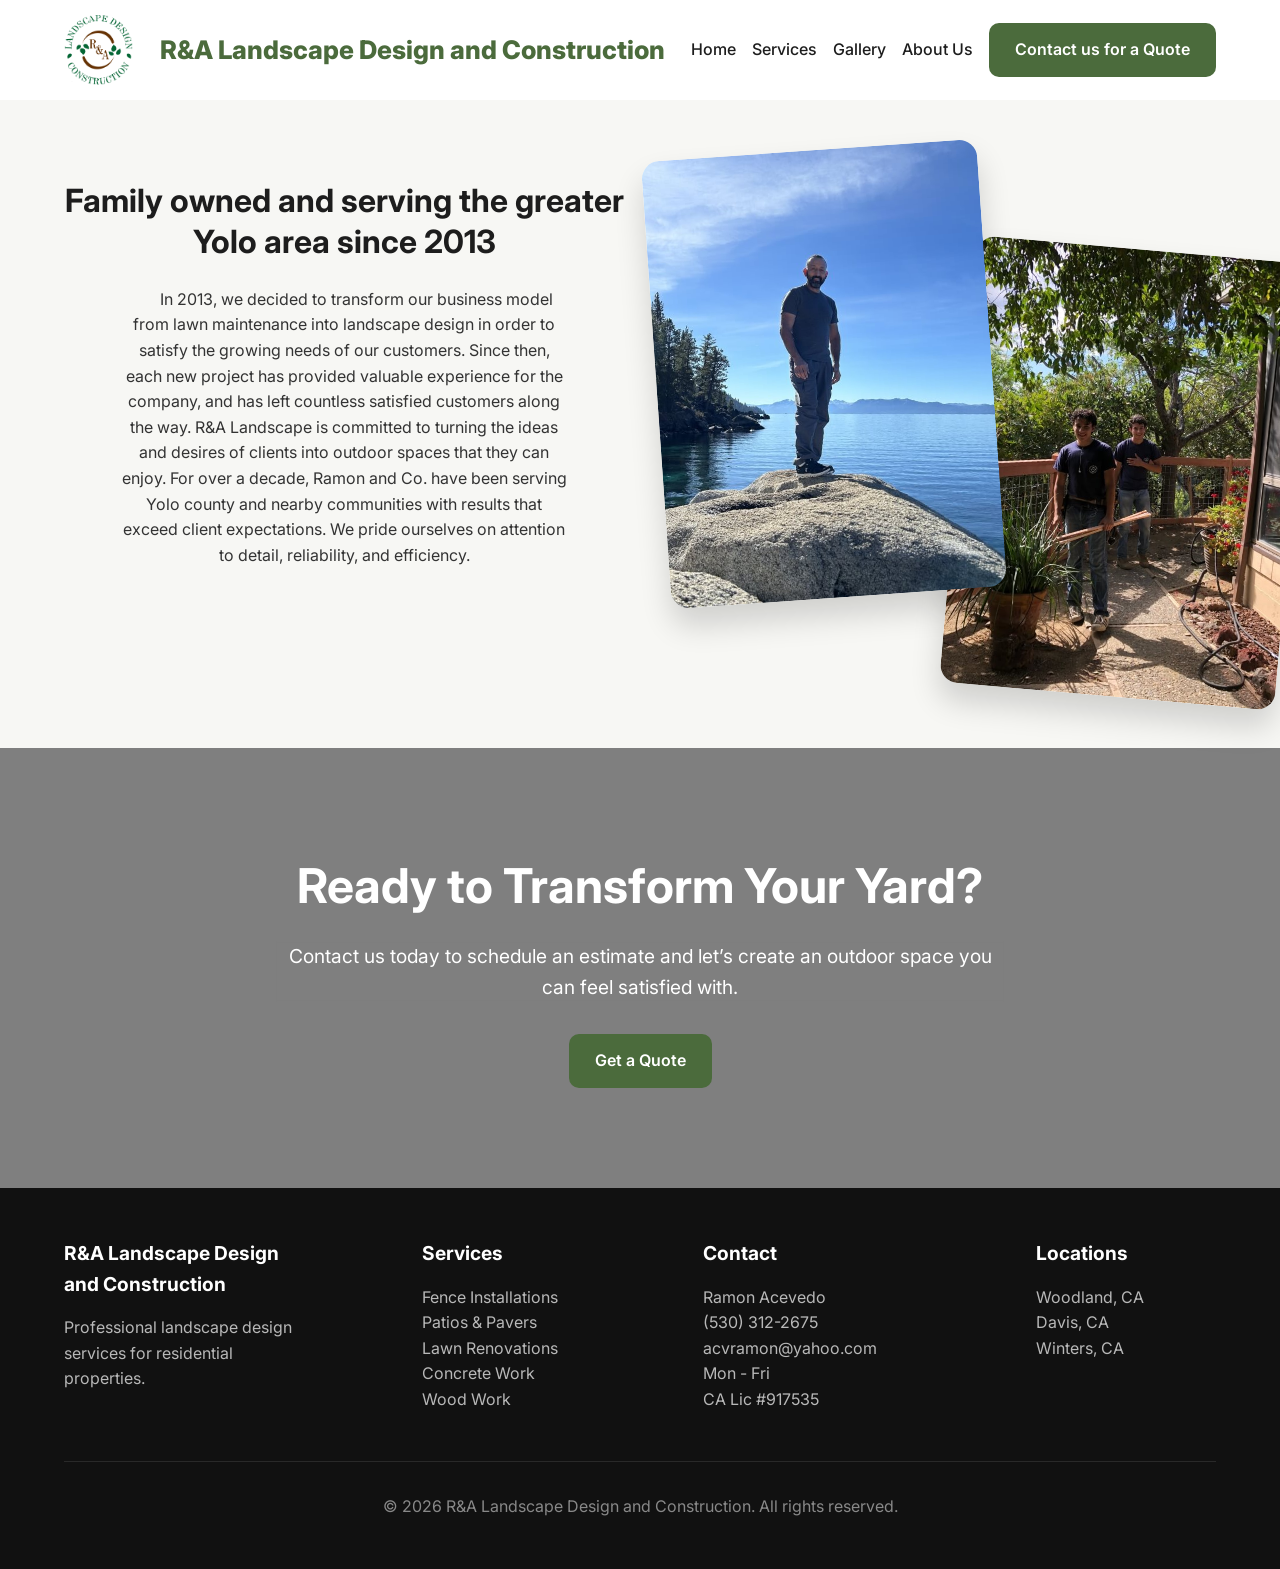
==== commit c44dd8c5: "mobile reworkings. PUBLISH" ====
--- a/Website/about.html
+++ b/Website/about.html
@@ -33,14 +33,22 @@
         </div>
         <div class="logo">R&A Landscape Design and Construction</div>
 
-        <ul class="nav-links">
-          <li><a href="index.html">Home</a></li>
-          <li><a href="index.html#services">Services</a></li>
-          <li><a href="gallery.html">Gallery</a></li>
-          <li><a href="about.html">About Us</a></li>
-        </ul>
+        <button class="nav-toggle" aria-label="Toggle navigation" aria-expanded="false">
+          <span></span>
+          <span></span>
+          <span></span>
+        </button>
 
-        <a href="quotes.html" class="btn">Contact us for a Quote</a>
+        <div class="nav-actions">
+          <ul class="nav-links">
+            <li><a href="index.html">Home</a></li>
+            <li><a href="index.html#services">Services</a></li>
+            <li><a href="gallery.html">Gallery</a></li>
+            <li><a href="about.html">About Us</a></li>
+          </ul>
+
+          <a href="quotes.html" class="btn">Contact us for a Quote</a>
+        </div>
       </div>
     </header>
 
@@ -61,8 +69,9 @@
           </p>
         </div>
 
-        <div>
-          <img src="assets/img/about.jpg" alt="ABOUTUSPIC"/>
+        <div class="aboutus-images">
+          <img src="assets/img/aboutus.jpg" alt="About Us Picture" class="aboutus-img-main" />
+          <img src="assets/img/aboutus2.jpg" alt="About Us Picture 2" class="aboutus-img-offset" />
         </div>
       </div>
     </section>
--- a/Website/css/styles.css
+++ b/Website/css/styles.css
@@ -2,6 +2,12 @@
   margin: 0;
   padding: 0;
   box-sizing: border-box;
+  -webkit-text-size-adjust: 100%;
+}
+
+html,
+body {
+  min-height: 100%;
 }
 
 :root {
@@ -21,8 +27,11 @@
   line-height: 1.6;
 }
 
-img {
+img,
+svg {
   display: block;
+  max-width: 100%;
+  height: auto;
 }
 
 a {
@@ -52,6 +61,7 @@
   z-index: 1000;
   background: rgb(255, 255, 255);
   backdrop-filter: blur(10px);
+  -webkit-backdrop-filter: blur(10px);
   border-top: 10px solid rgb(255, 255, 255);
   border-bottom: 10px solid rgb(255, 255, 255);
 }
@@ -74,6 +84,36 @@
   font-size: 1.6rem;
   font-weight: 800;
   color: var(--green);
+}
+
+.nav-toggle {
+  display: none;
+  gap: 5px;
+  flex-direction: column;
+  align-items: center;
+  justify-content: center;
+  width: 48px;
+  height: 48px;
+  background: var(--green);
+  border: none;
+  border-radius: 14px;
+  color: white;
+  cursor: pointer;
+  box-shadow: 0 10px 25px rgba(0, 0, 0, 0.16);
+}
+
+.nav-toggle span {
+  display: flex;
+  width: 25px;
+  height: 3px;
+  background: currentColor;
+  border-radius: 200px;
+}
+
+.nav-actions {
+  display: flex;
+  align-items: center;
+  gap: 1rem;
 }
 
 .nav-links {
@@ -212,11 +252,10 @@
 }
 
 .service-card img {
-  width: auto;
+  width: 100%;
   height: 400px;
   object-fit: cover;
   object-position: center;
-  
 }
 
 .service-content {
@@ -332,12 +371,126 @@
 /* MOBILE */
 
 @media (max-width: 900px) {
+  header {
+    border-top: 4px solid rgb(255, 255, 255);
+    border-bottom: 10px solid rgb(255, 255, 255);
+    position: sticky;
+    top: 0;
+  }
+
+  .navbar {
+    min-height: 90px;
+    height: auto;
+    padding: 0;
+    flex-wrap: wrap;
+    align-items: center;
+    justify-content: space-between;
+    gap: 0rem;
+  }
+
+  .logoimg {
+    width: 52px;
+    height: 52px;
+  }
+
+  .logo {
+    font-size: 1rem;
+    max-width: 190px;
+  }
+
+  .hero {
+    min-height: 60vh;
+    padding-top: 0px;
+  }
+
   .hero h1 {
-    font-size: 3rem;
+    font-size: 1.5rem;
+  }
+
+  .nav-toggle {
+    display: flex;
+    gap: 5px;
+    flex-direction: column;
+    align-items: center;
+    justify-content: center;
+    width: 48px;
+    height: 48px;
+    background: var(--green);
+    border: none;
+    border-radius: 14px;
+    color: white;
+    cursor: pointer;
+    box-shadow: 0 10px 25px rgba(0, 0, 0, 0.16);
+  }
+
+  .nav-actions {
+    display: none;
+    position: absolute;
+    top: 100%;
+    right: 1rem;
+    left: 1rem;
+    flex-direction: column;
+    align-items: flex-start;
+    width: auto;
+    max-width: calc(100% - 2rem);
+    padding: 1.2rem 1rem 1.5rem;
+    background: rgba(255, 255, 255, 0.96);
+    backdrop-filter: blur(18px);
+    -webkit-backdrop-filter: blur(18px);
+    box-shadow: 0 18px 40px rgba(0, 0, 0, 0.382);
+    border-radius: 18px;
+  }
+
+  header.nav-open .nav-actions {
+    display: flex;
   }
 
   .nav-links {
-    display: none;
+    display: flex;
+    background: transparent;
+    text-align: center;
+    flex-direction: column;
+    gap: 1rem;
+    width: auto;
+    align-self: stretch;
+  }
+
+  .nav-links a {
+    padding: 0.75rem 1rem;
+    width: auto;
+  }
+
+  .nav-actions .btn {
+    width: auto;
+    align-self: stretch;
+  }
+
+  .nav-toggle {
+    order: 1;
+  }
+
+  .logo {
+    order: 0;
+    flex: 1 1 auto;
+    min-width: 0;
+  }
+
+  .footer-grid {
+    gap: 1.5rem;
+    justify-items: center;
+    text-align: center;
+  }
+
+  .footer-col {
+    justify-self: center;
+    width: 100%;
+    max-width: 360px;
+  }
+
+  .footer-col h4,
+  .footer-col p,
+  .footer-col a {
+    text-align: center;
   }
 }
 
@@ -353,6 +506,21 @@
   .about-text h2,
   .cta h2 {
     font-size: 2.2rem;
+  }
+
+  .hero {
+    min-height: 80vh;
+  }
+
+  .hero-buttons {
+    flex-direction: column;
+    align-items: stretch;
+  }
+
+  .btn,
+  .btn-outline,
+  .yelp-btn {
+    width: 100%;
   }
 }
 
@@ -376,10 +544,11 @@
 }
 
 .gallery-hero::after {
-  content: normal;
+  content: "";
   position: absolute;
   inset: 0;
   backdrop-filter: blur(1px);
+  -webkit-backdrop-filter: blur(1px);
 }
 
 .gallery-hero-content {
@@ -488,7 +657,7 @@
 }
 
 .before-after-container img {
-  width: 120%;
+  width: 100%;
   height: auto;
   object-fit: cover;
 }
@@ -518,28 +687,33 @@
   inset: 0;
   width: 100%;
   height: 100%;
+  -webkit-appearance: none;
   appearance: none;
   background: transparent;
   cursor: ew-resize;
   z-index: 10;
+  touch-action: pan-y;
 }
 
 .slider::-webkit-slider-thumb {
+  -webkit-appearance: none;
   appearance: none;
-  width: 0cqmin;
-  height: 100vh;
-  background: rgba(147, 147, 147, 0.5);
+  width: 26px;
+  height: 100%;
+  background: rgba(147, 147, 147, 0.55);
   border: none;
+  border-radius: 999px;
   box-shadow:
     0 0 0 2px rgba(255, 255, 255, 0.5),
     0 0 25px rgba(0, 0, 0, 0.25);
 }
 
 .slider::-moz-range-thumb {
-  width: 3px;
-  height: 100vh;
-  background: rgba(147, 147, 147, 0.5);
+  width: 26px;
+  height: 100%;
+  background: rgba(147, 147, 147, 0.55);
   border: none;
+  border-radius: 999px;
 }
 
 /* LABELS */
@@ -630,10 +804,19 @@
     font-size: 1.4rem;
   }
 
+  .gallery-content p {
+    display: none;
+  }
+
   .before-after-container,
   .before-after-container img {
     min-height: 380px;
-    height: 380px;
+  }
+
+  .before-after-container img {
+    object-position: bottom center;
+    transform: scale(0.96);
+    transform-origin: bottom center;
   }
 }
 
@@ -695,14 +878,14 @@
 
 .aboutus {
   background: var(--light);
-  padding-top: 200px;
-  padding-bottom: 200px;
+  padding-top: 150px;
+  padding-bottom: 150px;
 }
 
 .aboutus-wrapper {
   display: grid;
   grid-template-columns: repeat(auto-fit, minmax(300px, 1fr));
-  gap: 6rem;
+  gap: 2rem;
   align-items: center;
 }
 
@@ -719,11 +902,60 @@
   color: var(--darkgray);
   margin-bottom: 2rem;
   text-align: center;
+  text-indent: 1.5rem;
+  max-width: 450px;
+  margin: auto;
 }
 
 .aboutus-label {
   color: var(--green);
   font-weight: 700;
+}
+
+.aboutus-images {
+  position: relative;
+  width: min(100%, 560px);
+  aspect-ratio: 5 / 4;
+}
+
+.aboutus-images img {
+  position: absolute;
+  width: 60%;
+  height: 100%;
+  object-fit: cover;
+  border-radius: 18px;
+  box-shadow: 0 18px 30px rgba(0, 0, 0, 0.16);
+}
+
+.aboutus-images img.aboutus-img-main {
+  top: 0;
+  left: 0;
+  z-index: 2;
+  transform: rotate(-4deg);
+}
+
+.aboutus-images img.aboutus-img-offset {
+  top: 22%;
+  left: 54%;
+  z-index: 1;
+  transform: rotate(5deg);
+}
+
+@media (max-width: 760px) {
+  .aboutus-images {
+    width: 100%;
+    min-height: 320px;
+    aspect-ratio: auto;
+  }
+
+  .aboutus-images img {
+    width: 58%;
+  }
+
+  .aboutus-images img.aboutus-img-offset {
+    top: 4%;
+    left: 46%;
+  }
 }
 
 /* CONTACT */
@@ -739,7 +971,7 @@
 }
 
 .section-heading {
-  font-size: 2 rem;
+  font-size: 2rem;
   line-height: 1.1;
   margin-bottom: 1.5rem;
   font-weight: 700;
@@ -754,9 +986,27 @@
 }
 
 .contact img {
-  width: 60%;
+  width: 100%;
+  max-width: 420px;
   height: auto;
   border: 10px solid rgb(255, 255, 255);
   border-radius: 260px;
   object-fit: cover;
+  display: block;
+  margin: 0 auto;
+}
+
+.contact-list a {
+  color: rgb(255, 255, 255);
+}
+
+@media (max-width: 760px) {
+  .contact-row {
+    gap: 2rem;
+  }
+
+  .main-content {
+    padding-top: 50px;
+    padding-bottom: 50px;
+  }
 }
